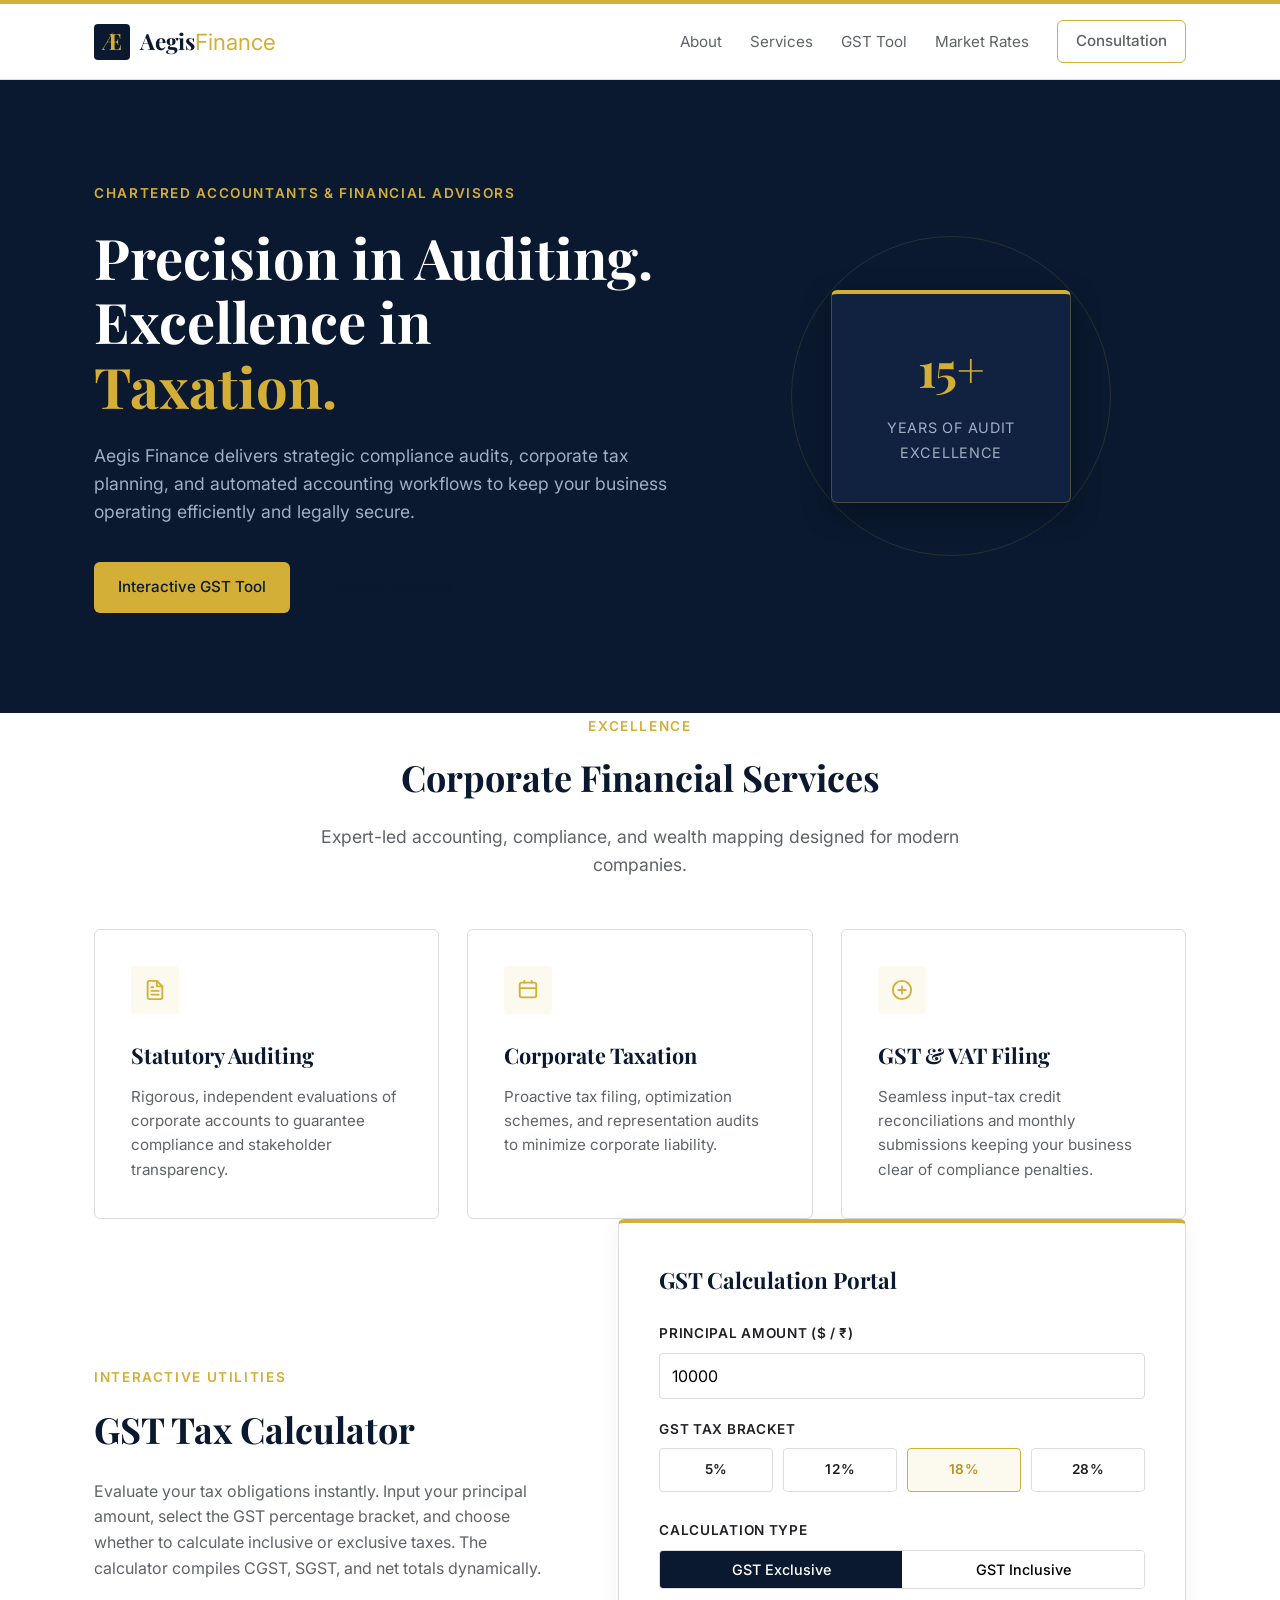
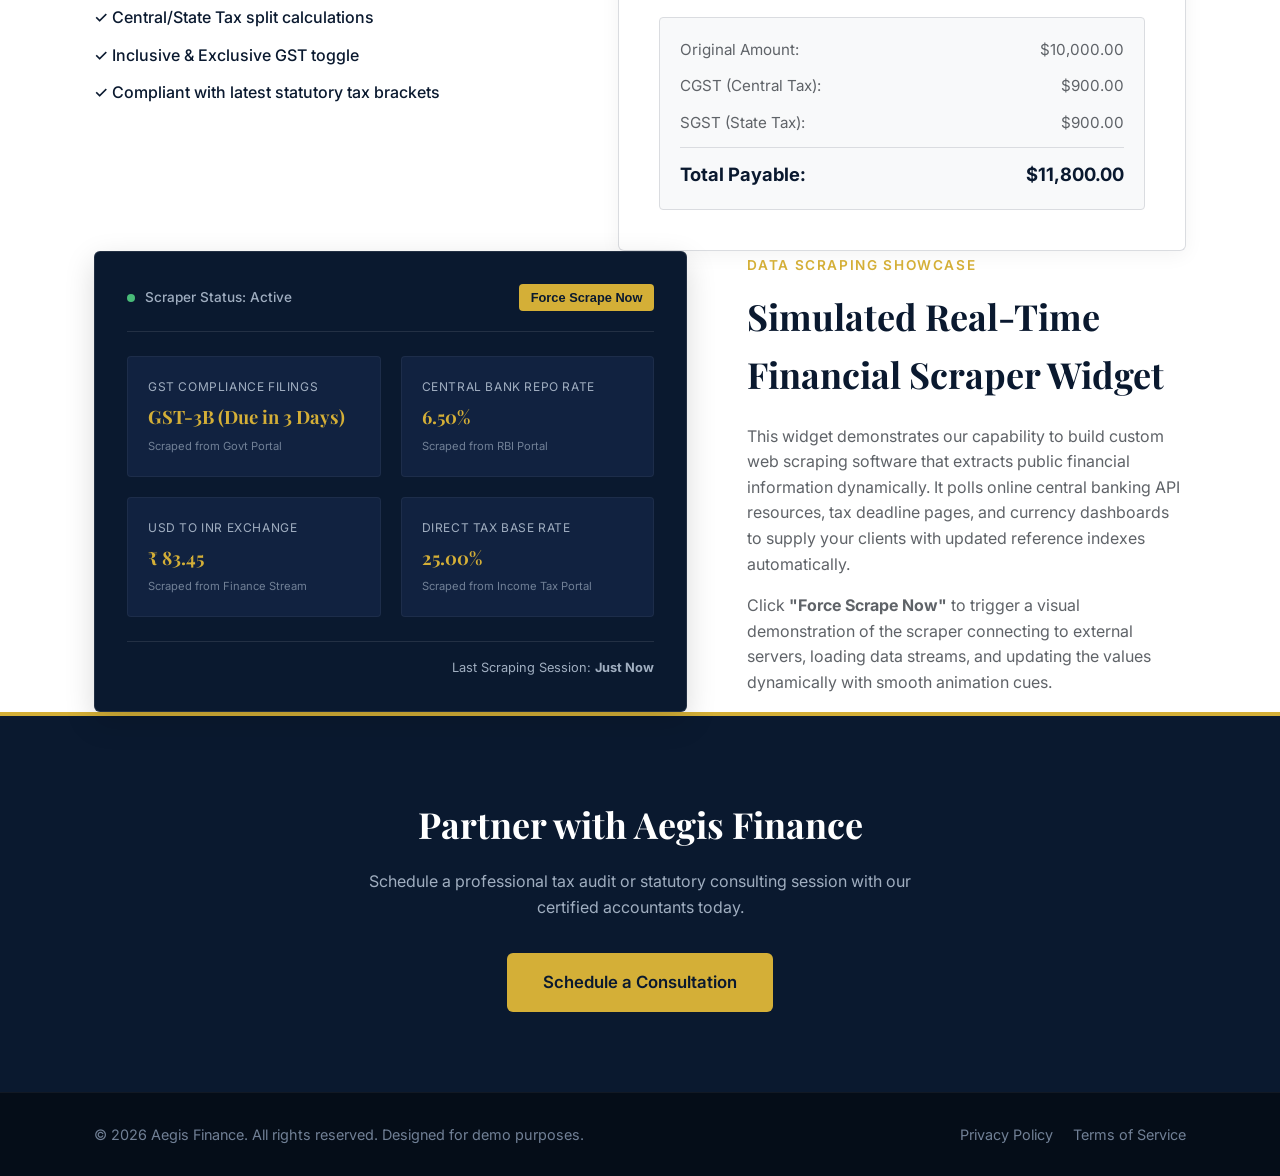
==== templates/ca-firm/index.html @ 1aa679d1 "added webdesign project template" ====
<!DOCTYPE html>
<html lang="en">
<head>
    <meta charset="UTF-8">
    <meta name="viewport" content="width=device-width, initial-scale=1.0">
    <title>Aegis Finance | Premium Auditing & Taxation Services</title>
    <!-- Fonts -->
    <link rel="stylesheet" href="https://fonts.googleapis.com/css2?family=Inter:wght@300;400;500;600;700&family=Playfair+Display:ital,wght@0,400;0,600;0,700;1,400&display=swap">
    <link rel="stylesheet" href="style.css">
</head>
<body>

    <!-- Top Accent Bar -->
    <div class="top-gold-bar"></div>

    <!-- Header / Navbar -->
    <header class="header">
        <div class="container nav-container">
            <a href="#" class="logo">
                <span class="logo-icon">Æ</span>
                <span class="logo-text">Aegis<span>Finance</span></span>
            </a>
            <nav>
                <ul class="nav-menu">
                    <li><a href="#about" class="nav-link">About</a></li>
                    <li><a href="#services" class="nav-link">Services</a></li>
                    <li><a href="#calculator" class="nav-link">GST Tool</a></li>
                    <li><a href="#scraper" class="nav-link">Market Rates</a></li>
                    <li><a href="#contact" class="nav-link btn btn-gold-outline">Consultation</a></li>
                </ul>
            </nav>
        </div>
    </header>

    <!-- Hero Section -->
    <section class="hero-section" id="about">
        <div class="container hero-container">
            <div class="hero-content">
                <span class="hero-tagline">Chartered Accountants & Financial Advisors</span>
                <h1>Precision in Auditing. <br>Excellence in <span class="text-gold">Taxation.</span></h1>
                <p>Aegis Finance delivers strategic compliance audits, corporate tax planning, and automated accounting workflows to keep your business operating efficiently and legally secure.</p>
                <div class="hero-ctas">
                    <a href="#calculator" class="btn btn-gold">Interactive GST Tool</a>
                    <a href="#services" class="btn btn-navy-outline">Explore Services</a>
                </div>
            </div>
            <div class="hero-visual">
                <div class="hero-card-pattern"></div>
                <div class="hero-stat-card">
                    <span class="stat-number">15+</span>
                    <span class="stat-label">Years of Audit Excellence</span>
                </div>
            </div>
        </div>
    </section>

    <!-- Services Section -->
    <section class="services-section" id="services">
        <div class="container">
            <div class="section-header">
                <span class="section-tagline">Excellence</span>
                <h2>Corporate Financial Services</h2>
                <p>Expert-led accounting, compliance, and wealth mapping designed for modern companies.</p>
            </div>
            
            <div class="services-grid">
                <div class="service-card">
                    <div class="service-icon">
                        <svg xmlns="http://www.w3.org/2000/svg" viewBox="0 0 24 24" fill="none" stroke="currentColor" stroke-width="2" stroke-linecap="round" stroke-linejoin="round"><path d="M14 2H6a2 2 0 0 0-2 2v16a2 2 0 0 0 2 2h12a2 2 0 0 0 2-2V8z"></path><polyline points="14 2 14 8 20 8"></polyline><line x1="16" y1="13" x2="8" y2="13"></line><line x1="16" y1="17" x2="8" y2="17"></line><polyline points="10 9 9 9 8 9"></polyline></svg>
                    </div>
                    <h3>Statutory Auditing</h3>
                    <p>Rigorous, independent evaluations of corporate accounts to guarantee compliance and stakeholder transparency.</p>
                </div>
                
                <div class="service-card">
                    <div class="service-icon">
                        <svg xmlns="http://www.w3.org/2000/svg" viewBox="0 0 24 24" fill="none" stroke="currentColor" stroke-width="2" stroke-linecap="round" stroke-linejoin="round"><rect x="3" y="4" width="18" height="16" rx="2" ry="2"></rect><line x1="16" y1="2" x2="16" y2="4"></line><line x1="8" y1="2" x2="8" y2="4"></line><line x1="3" y1="10" x2="21" y2="10"></line></svg>
                    </div>
                    <h3>Corporate Taxation</h3>
                    <p>Proactive tax filing, optimization schemes, and representation audits to minimize corporate liability.</p>
                </div>
                
                <div class="service-card">
                    <div class="service-icon">
                        <svg xmlns="http://www.w3.org/2000/svg" viewBox="0 0 24 24" fill="none" stroke="currentColor" stroke-width="2" stroke-linecap="round" stroke-linejoin="round"><circle cx="12" cy="12" r="10"></circle><line x1="12" y1="8" x2="12" y2="16"></line><line x1="8" y1="12" x2="16" y2="12"></line></svg>
                    </div>
                    <h3>GST & VAT Filing</h3>
                    <p>Seamless input-tax credit reconciliations and monthly submissions keeping your business clear of compliance penalties.</p>
                </div>
            </div>
        </div>
    </section>

    <!-- GST Tool Section (Interactive Calculator) -->
    <section class="calculator-section" id="calculator">
        <div class="container calc-layout">
            <div class="calc-text">
                <span class="section-tagline">Interactive Utilities</span>
                <h2>GST Tax Calculator</h2>
                <p>Evaluate your tax obligations instantly. Input your principal amount, select the GST percentage bracket, and choose whether to calculate inclusive or exclusive taxes. The calculator compiles CGST, SGST, and net totals dynamically.</p>
                <div class="calc-benefits">
                    <div class="benefit-item">✓ Central/State Tax split calculations</div>
                    <div class="benefit-item">✓ Inclusive & Exclusive GST toggle</div>
                    <div class="benefit-item">✓ Compliant with latest statutory tax brackets</div>
                </div>
            </div>
            
            <div class="calc-card">
                <h3>GST Calculation Portal</h3>
                <div class="form-group">
                    <label for="amount">Principal Amount ($ / ₹)</label>
                    <input type="number" id="amount" placeholder="Enter amount" value="10000" min="0">
                </div>
                
                <div class="form-group">
                    <label>GST Tax Bracket</label>
                    <div class="radio-grid">
                        <label class="radio-label">
                            <input type="radio" name="gst-rate" value="5"> 5%
                        </label>
                        <label class="radio-label">
                            <input type="radio" name="gst-rate" value="12"> 12%
                        </label>
                        <label class="radio-label">
                            <input type="radio" name="gst-rate" value="18" checked> 18%
                        </label>
                        <label class="radio-label">
                            <input type="radio" name="gst-rate" value="28"> 28%
                        </label>
                    </div>
                </div>

                <div class="form-group">
                    <label>Calculation Type</label>
                    <div class="toggle-container">
                        <button id="calc-exclusive" class="toggle-btn active">GST Exclusive</button>
                        <button id="calc-inclusive" class="toggle-btn">GST Inclusive</button>
                    </div>
                </div>

                <div class="results-container">
                    <div class="result-row">
                        <span>Original Amount:</span>
                        <span id="res-original">$ 10,000.00</span>
                    </div>
                    <div class="result-row">
                        <span>CGST (Central Tax):</span>
                        <span id="res-cgst">$ 900.00</span>
                    </div>
                    <div class="result-row">
                        <span>SGST (State Tax):</span>
                        <span id="res-sgst">$ 900.00</span>
                    </div>
                    <div class="result-row total-row">
                        <span>Total Payable:</span>
                        <span id="res-total">$ 11,800.00</span>
                    </div>
                </div>
            </div>
        </div>
    </section>

    <!-- Scraper Widget Section -->
    <section class="scraper-section" id="scraper">
        <div class="container scraper-layout">
            <div class="scraper-card">
                <div class="scraper-card-header">
                    <div class="scraper-pulse-indicator">
                        <span class="pulse-dot"></span>
                        <span id="scraper-status-text">Scraper Status: Active</span>
                    </div>
                    <button id="trigger-scrape-btn" class="btn btn-small-gold">Force Scrape Now</button>
                </div>
                
                <div class="scraper-rates-grid">
                    <div class="rate-card">
                        <span class="rate-label">GST Compliance Filings</span>
                        <span class="rate-value" id="val-gst-filing">GST-3B (Due in 3 Days)</span>
                        <span class="rate-meta">Scraped from Govt Portal</span>
                    </div>
                    <div class="rate-card">
                        <span class="rate-label">Central Bank Repo Rate</span>
                        <span class="rate-value" id="val-repo-rate">6.50%</span>
                        <span class="rate-meta">Scraped from RBI Portal</span>
                    </div>
                    <div class="rate-card">
                        <span class="rate-label">USD to INR Exchange</span>
                        <span class="rate-value" id="val-usd-inr">₹ 83.45</span>
                        <span class="rate-meta">Scraped from Finance Stream</span>
                    </div>
                    <div class="rate-card">
                        <span class="rate-label">Direct Tax Base Rate</span>
                        <span class="rate-value" id="val-tax-rate">25.00%</span>
                        <span class="rate-meta">Scraped from Income Tax Portal</span>
                    </div>
                </div>
                
                <div class="scraper-timestamp">
                    <span>Last Scraping Session: <strong id="scraper-time">Just Now</strong></span>
                </div>
            </div>
            
            <div class="scraper-text">
                <span class="section-tagline">Data Scraping Showcase</span>
                <h2>Simulated Real-Time Financial Scraper Widget</h2>
                <p>This widget demonstrates our capability to build custom web scraping software that extracts public financial information dynamically. It polls online central banking API resources, tax deadline pages, and currency dashboards to supply your clients with updated reference indexes automatically.</p>
                <p>Click <strong>"Force Scrape Now"</strong> to trigger a visual demonstration of the scraper connecting to external servers, loading data streams, and updating the values dynamically with smooth animation cues.</p>
            </div>
        </div>
    </section>

    <!-- Call to Action Section -->
    <section class="cta-section" id="contact">
        <div class="container">
            <h2>Partner with Aegis Finance</h2>
            <p>Schedule a professional tax audit or statutory consulting session with our certified accountants today.</p>
            <a href="#" class="btn btn-gold btn-large">Schedule a Consultation</a>
        </div>
    </section>

    <!-- Footer -->
    <footer class="footer">
        <div class="container footer-container">
            <p>&copy; 2026 Aegis Finance. All rights reserved. Designed for demo purposes.</p>
            <div class="footer-links">
                <a href="#">Privacy Policy</a>
                <a href="#">Terms of Service</a>
            </div>
        </div>
    </footer>

    <script src="script.js"></script>
</body>
</html>
---- templates/ca-firm/style.css ----
/* ==========================================================================
   Design Variables (Aegis Finance - Corporate Navy & Gold Theme)
   ========================================================================== */
:root {
    --color-navy-dark: #0a192f;
    --color-navy-medium: #112240;
    --color-navy-light: #233554;
    --color-gold: #d4af37;
    --color-gold-hover: #b89327;
    --color-gold-bg: rgba(212, 175, 55, 0.08);
    
    --color-text-light: #f8f9fa;
    --color-text-dark: #202124;
    --color-text-secondary: #5f6368;
    --color-border: #dadce0;
    
    --font-heading: 'Playfair Display', Georgia, serif;
    --font-body: 'Inter', sans-serif;
    
    --transition-smooth: all 0.3s cubic-bezier(0.4, 0, 0.2, 1);
    --border-radius: 6px;
}

/* Reset & Base Styles */
* {
    margin: 0;
    padding: 0;
    box-sizing: border-box;
}

html {
    scroll-behavior: smooth;
    scroll-padding-top: 80px;
}

body {
    font-family: var(--font-body);
    color: var(--color-text-dark);
    background-color: #ffffff;
    line-height: 1.6;
}

h1, h2, h3, h4 {
    font-family: var(--font-heading);
    color: var(--color-navy-dark);
    font-weight: 700;
}

a {
    text-decoration: none;
    color: inherit;
    transition: var(--transition-smooth);
}

.container {
    max-width: 1140px;
    margin: 0 auto;
    padding: 0 24px;
    width: 100%;
}

.section-padding {
    padding: 80px 0;
}

.section-bg-alt {
    background-color: #f8f9fa;
}

.top-gold-bar {
    height: 4px;
    background-color: var(--color-gold);
    width: 100%;
}

/* Section Header */
.section-header {
    text-align: center;
    max-width: 700px;
    margin: 0 auto 50px auto;
}

.section-tagline {
    font-size: 0.85rem;
    font-weight: 600;
    text-transform: uppercase;
    letter-spacing: 0.12em;
    color: var(--color-gold);
    display: inline-block;
    margin-bottom: 12px;
}

.section-header h2 {
    font-size: 2.25rem;
    margin-bottom: 16px;
}

.section-header p {
    color: var(--color-text-secondary);
    font-size: 1.1rem;
}

/* Buttons */
.btn {
    display: inline-flex;
    align-items: center;
    justify-content: center;
    padding: 12px 24px;
    font-size: 0.95rem;
    font-weight: 500;
    border-radius: var(--border-radius);
    cursor: pointer;
    transition: var(--transition-smooth);
    border: none;
}

.btn-gold {
    background-color: var(--color-gold);
    color: var(--color-navy-dark);
}

.btn-gold:hover {
    background-color: var(--color-gold-hover);
    transform: translateY(-2px);
    box-shadow: 0 4px 10px rgba(0,0,0,0.15);
}

.btn-navy-outline {
    border: 1px solid var(--color-navy-dark);
    color: var(--color-navy-dark);
    background: transparent;
}

.btn-navy-outline:hover {
    background-color: var(--color-navy-dark);
    color: #ffffff;
}

.btn-gold-outline {
    border: 1px solid var(--color-gold);
    color: var(--color-gold);
    background: transparent;
    padding: 8px 18px;
}

.btn-gold-outline:hover {
    background-color: var(--color-gold);
    color: var(--color-navy-dark);
}

/* Header & Navbar */
.header {
    background-color: #ffffff;
    border-bottom: 1px solid var(--color-border);
    position: sticky;
    top: 0;
    z-index: 100;
    height: 76px;
    display: flex;
    align-items: center;
}

.nav-container {
    display: flex;
    justify-content: space-between;
    align-items: center;
}

.logo {
    display: flex;
    align-items: center;
    gap: 10px;
}

.logo-icon {
    width: 36px;
    height: 36px;
    background-color: var(--color-navy-dark);
    color: var(--color-gold);
    display: flex;
    align-items: center;
    justify-content: center;
    border-radius: 4px;
    font-family: var(--font-heading);
    font-size: 1.4rem;
    font-weight: 700;
}

.logo-text {
    font-family: var(--font-heading);
    font-size: 1.4rem;
    font-weight: 700;
    color: var(--color-navy-dark);
}

.logo-text span {
    color: var(--color-gold);
    font-weight: 400;
    font-family: var(--font-body);
}

.nav-menu {
    list-style: none;
    display: flex;
    align-items: center;
    gap: 28px;
}

.nav-link {
    font-size: 0.95rem;
    color: var(--color-text-secondary);
}

.nav-link:hover {
    color: var(--color-gold);
}

/* Hero Section */
.hero-section {
    padding: 100px 0;
    background-color: var(--color-navy-dark);
    color: #ffffff;
    position: relative;
    overflow: hidden;
}

.hero-container {
    display: grid;
    grid-template-columns: 1.1fr 0.9fr;
    gap: 48px;
    align-items: center;
}

.hero-tagline {
    font-size: 0.85rem;
    font-weight: 600;
    text-transform: uppercase;
    letter-spacing: 0.12em;
    color: var(--color-gold);
    margin-bottom: 20px;
    display: inline-block;
}

.hero-content h1 {
    font-size: 3.5rem;
    color: #ffffff;
    line-height: 1.15;
    margin-bottom: 24px;
}

.text-gold {
    color: var(--color-gold);
}

.hero-content p {
    color: #a0aec0;
    font-size: 1.1rem;
    margin-bottom: 36px;
    max-width: 600px;
}

.hero-ctas {
    display: flex;
    gap: 16px;
}

.hero-visual {
    position: relative;
    height: 380px;
    display: flex;
    align-items: center;
    justify-content: center;
}

.hero-card-pattern {
    position: absolute;
    width: 320px;
    height: 320px;
    border: 1px solid rgba(212, 175, 55, 0.15);
    border-radius: 50%;
    animation: rotate 20s linear infinite;
}

@keyframes rotate {
    to { transform: rotate(360deg); }
}

.hero-stat-card {
    background-color: var(--color-navy-medium);
    border: 1px solid rgba(212, 175, 55, 0.3);
    border-top: 4px solid var(--color-gold);
    padding: 36px;
    border-radius: var(--border-radius);
    text-align: center;
    width: 240px;
    position: relative;
    z-index: 2;
    box-shadow: 0 10px 30px rgba(0,0,0,0.3);
}

.stat-number {
    display: block;
    font-size: 3rem;
    font-weight: 700;
    color: var(--color-gold);
    font-family: var(--font-heading);
    margin-bottom: 8px;
}

.stat-label {
    font-size: 0.9rem;
    color: #a0aec0;
    text-transform: uppercase;
    letter-spacing: 0.05em;
}

/* Services Section */
.services-grid {
    display: grid;
    grid-template-columns: repeat(3, 1fr);
    gap: 28px;
}

.service-card {
    background-color: #ffffff;
    border: 1px solid var(--color-border);
    border-radius: var(--border-radius);
    padding: 36px;
    transition: var(--transition-smooth);
}

.service-card:hover {
    transform: translateY(-5px);
    box-shadow: 0 8px 24px rgba(0,0,0,0.06);
    border-color: var(--color-gold);
}

.service-icon {
    width: 48px;
    height: 48px;
    background-color: var(--color-gold-bg);
    color: var(--color-gold);
    border-radius: 4px;
    display: flex;
    align-items: center;
    justify-content: center;
    margin-bottom: 24px;
}

.service-icon svg {
    width: 22px;
    height: 22px;
}

.service-card h3 {
    font-size: 1.35rem;
    margin-bottom: 12px;
}

.service-card p {
    color: var(--color-text-secondary);
    font-size: 0.95rem;
}

/* GST Calculator Section */
.calc-layout {
    display: grid;
    grid-template-columns: 0.9fr 1.1fr;
    gap: 60px;
    align-items: center;
}

.calc-text h2 {
    font-size: 2.25rem;
    margin-bottom: 20px;
}

.calc-text p {
    color: var(--color-text-secondary);
    margin-bottom: 24px;
}

.calc-benefits {
    display: flex;
    flex-direction: column;
    gap: 12px;
}

.benefit-item {
    font-weight: 500;
    color: var(--color-navy-dark);
}

.calc-card {
    background-color: #ffffff;
    border: 1px solid var(--color-border);
    border-top: 4px solid var(--color-gold);
    border-radius: var(--border-radius);
    padding: 40px;
    box-shadow: 0 4px 20px rgba(0,0,0,0.05);
}

.calc-card h3 {
    font-size: 1.4rem;
    margin-bottom: 24px;
}

.form-group {
    margin-bottom: 20px;
}

.form-group label {
    display: block;
    font-size: 0.85rem;
    font-weight: 600;
    color: var(--color-text-dark);
    margin-bottom: 8px;
    text-transform: uppercase;
    letter-spacing: 0.05em;
}

.form-group input[type="number"] {
    width: 100%;
    padding: 12px;
    border: 1px solid var(--color-border);
    border-radius: 4px;
    font-family: inherit;
    font-size: 1rem;
    outline: none;
    transition: var(--transition-smooth);
}

.form-group input[type="number"]:focus {
    border-color: var(--color-gold);
    box-shadow: 0 0 0 2px rgba(212, 175, 55, 0.2);
}

.radio-grid {
    display: grid;
    grid-template-columns: repeat(4, 1fr);
    gap: 10px;
}

.radio-label {
    border: 1px solid var(--color-border);
    padding: 10px;
    text-align: center;
    border-radius: 4px;
    cursor: pointer;
    font-size: 0.9rem;
    font-weight: 500;
    transition: var(--transition-smooth);
    display: flex;
    align-items: center;
    justify-content: center;
    gap: 6px;
}

.radio-label:has(input:checked) {
    border-color: var(--color-gold);
    background-color: var(--color-gold-bg);
    color: var(--color-gold-hover);
}

.radio-label input {
    display: none;
}

.toggle-container {
    display: flex;
    border: 1px solid var(--color-border);
    border-radius: 4px;
    overflow: hidden;
}

.toggle-container button {
    flex: 1;
    border: none;
    padding: 10px;
    background: #ffffff;
    font-family: inherit;
    font-size: 0.9rem;
    font-weight: 500;
    cursor: pointer;
    transition: var(--transition-smooth);
}

.toggle-container button.active {
    background-color: var(--color-navy-dark);
    color: #ffffff;
}

.results-container {
    background-color: #f8f9fa;
    border-radius: 4px;
    padding: 20px;
    margin-top: 28px;
    border: 1px solid var(--color-border);
}

.result-row {
    display: flex;
    justify-content: space-between;
    margin-bottom: 12px;
    font-size: 0.95rem;
    color: var(--color-text-secondary);
}

.result-row.total-row {
    margin-bottom: 0;
    padding-top: 12px;
    border-top: 1px solid var(--color-border);
    font-size: 1.15rem;
    font-weight: 700;
    color: var(--color-navy-dark);
}

/* Scraper Widget Section */
.scraper-layout {
    display: grid;
    grid-template-columns: 1.15fr 0.85fr;
    gap: 60px;
    align-items: center;
}

.scraper-text h2 {
    font-size: 2.25rem;
    margin-bottom: 20px;
}

.scraper-text p {
    color: var(--color-text-secondary);
    margin-bottom: 16px;
}

.scraper-card {
    background-color: var(--color-navy-dark);
    border: 1px solid rgba(255, 255, 255, 0.1);
    border-radius: var(--border-radius);
    padding: 32px;
    color: #ffffff;
    box-shadow: 0 10px 30px rgba(0,0,0,0.15);
}

.scraper-card-header {
    display: flex;
    justify-content: space-between;
    align-items: center;
    border-bottom: 1px solid rgba(255, 255, 255, 0.1);
    padding-bottom: 20px;
    margin-bottom: 24px;
}

.scraper-pulse-indicator {
    display: flex;
    align-items: center;
    gap: 10px;
    font-size: 0.85rem;
    font-weight: 500;
    color: #a0aec0;
}

.pulse-dot {
    width: 8px;
    height: 8px;
    background-color: #48bb78;
    border-radius: 50%;
    display: inline-block;
    box-shadow: 0 0 0 0 rgba(72, 187, 120, 0.7);
    animation: pulse 1.5s infinite;
}

.pulse-dot.scraping {
    background-color: var(--color-gold);
    box-shadow: 0 0 0 0 rgba(212, 175, 55, 0.7);
}

@keyframes pulse {
    0% {
        transform: scale(0.95);
        box-shadow: 0 0 0 0 rgba(72, 187, 120, 0.7);
    }
    70% {
        transform: scale(1);
        box-shadow: 0 0 0 6px rgba(72, 187, 120, 0);
    }
    100% {
        transform: scale(0.95);
        box-shadow: 0 0 0 0 rgba(72, 187, 120, 0);
    }
}

.btn-small-gold {
    background-color: var(--color-gold);
    color: var(--color-navy-dark);
    font-size: 0.8rem;
    padding: 6px 12px;
    border-radius: 4px;
    font-weight: 600;
    border: none;
    cursor: pointer;
    transition: var(--transition-smooth);
}

.btn-small-gold:hover {
    background-color: var(--color-gold-hover);
}

.scraper-rates-grid {
    display: grid;
    grid-template-columns: repeat(2, 1fr);
    gap: 20px;
    margin-bottom: 24px;
}

.rate-card {
    background-color: var(--color-navy-medium);
    border: 1px solid rgba(255, 255, 255, 0.05);
    border-radius: 4px;
    padding: 20px;
    display: flex;
    flex-direction: column;
    gap: 6px;
    transition: var(--transition-smooth);
}

.rate-card.highlight {
    border-color: var(--color-gold);
    transform: scale(1.02);
}

.rate-label {
    font-size: 0.75rem;
    color: #a0aec0;
    text-transform: uppercase;
    letter-spacing: 0.05em;
}

.rate-value {
    font-family: var(--font-heading);
    font-size: 1.15rem;
    font-weight: 700;
    color: var(--color-gold);
    transition: var(--transition-smooth);
}

.rate-meta {
    font-size: 0.7rem;
    color: #718096;
}

.scraper-timestamp {
    border-top: 1px solid rgba(255, 255, 255, 0.1);
    padding-top: 16px;
    font-size: 0.8rem;
    color: #a0aec0;
    text-align: right;
}

/* Call to Action Section */
.cta-section {
    background-color: var(--color-navy-dark);
    color: #ffffff;
    text-align: center;
    padding: 80px 0;
    border-top: 4px solid var(--color-gold);
}

.cta-section h2 {
    font-size: 2.25rem;
    color: #ffffff;
    margin-bottom: 16px;
}

.cta-section p {
    color: #a0aec0;
    max-width: 600px;
    margin: 0 auto 32px auto;
}

.btn-large {
    padding: 16px 36px;
    font-size: 1.05rem;
    font-weight: 600;
}

/* Footer */
.footer {
    background-color: #050d18;
    color: #718096;
    padding: 30px 0;
    font-size: 0.9rem;
    border-top: 1px solid rgba(255, 255, 255, 0.05);
}

.footer-container {
    display: flex;
    justify-content: space-between;
    align-items: center;
}

.footer-links {
    display: flex;
    gap: 20px;
}

.footer-links a:hover {
    color: #ffffff;
}

/* Responsive Media Queries */
@media (max-width: 1024px) {
    .hero-container, .calc-layout, .scraper-layout {
        grid-template-columns: 1fr;
        gap: 40px;
    }
    
    .hero-visual {
        order: -1;
        height: 200px;
    }
    
    .hero-content {
        text-align: center;
    }
    
    .hero-ctas {
        justify-content: center;
    }
    
    .scraper-layout .scraper-card {
        order: 2;
    }
}

@media (max-width: 768px) {
    .hero-content h1 {
        font-size: 2.5rem;
    }
    
    .nav-menu {
        display: none;
    }
    
    .services-grid, .scraper-rates-grid {
        grid-template-columns: 1fr;
        gap: 20px;
    }
    
    .section-header h2 {
        font-size: 1.85rem;
    }
}
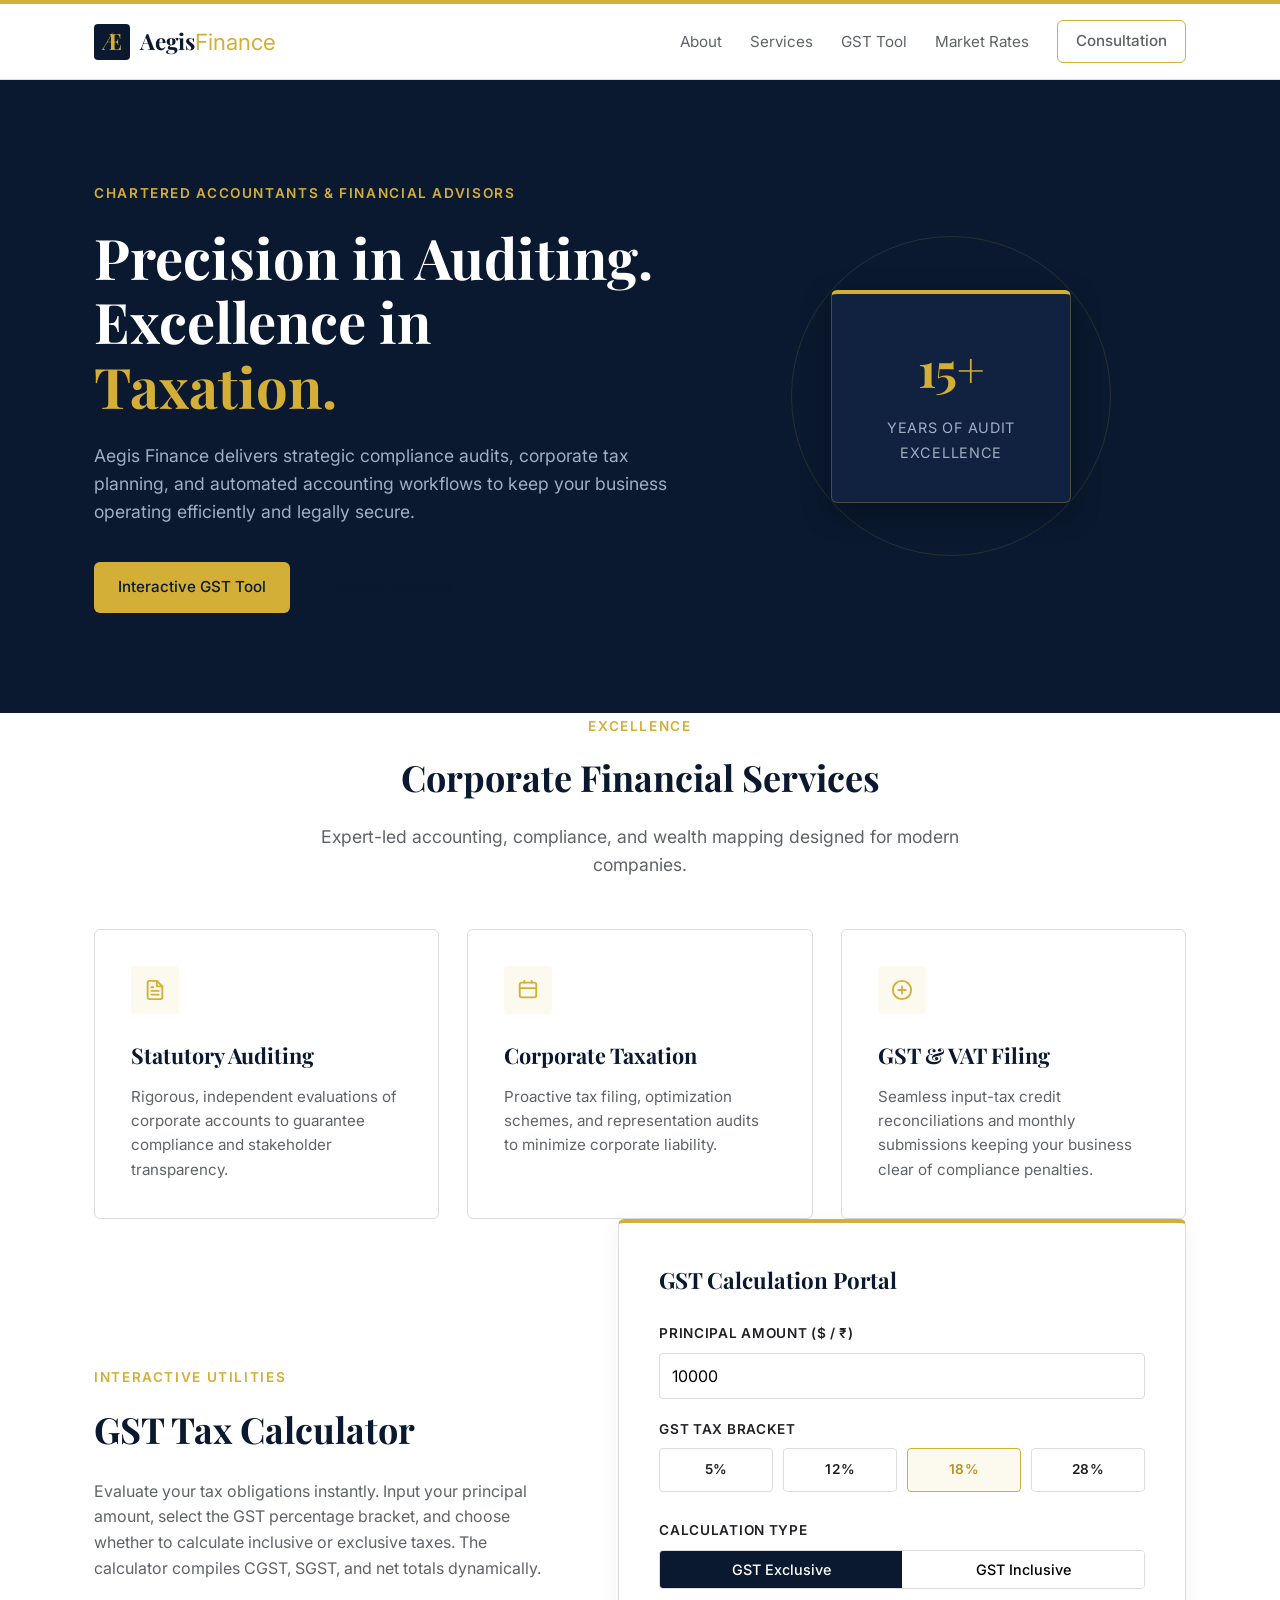
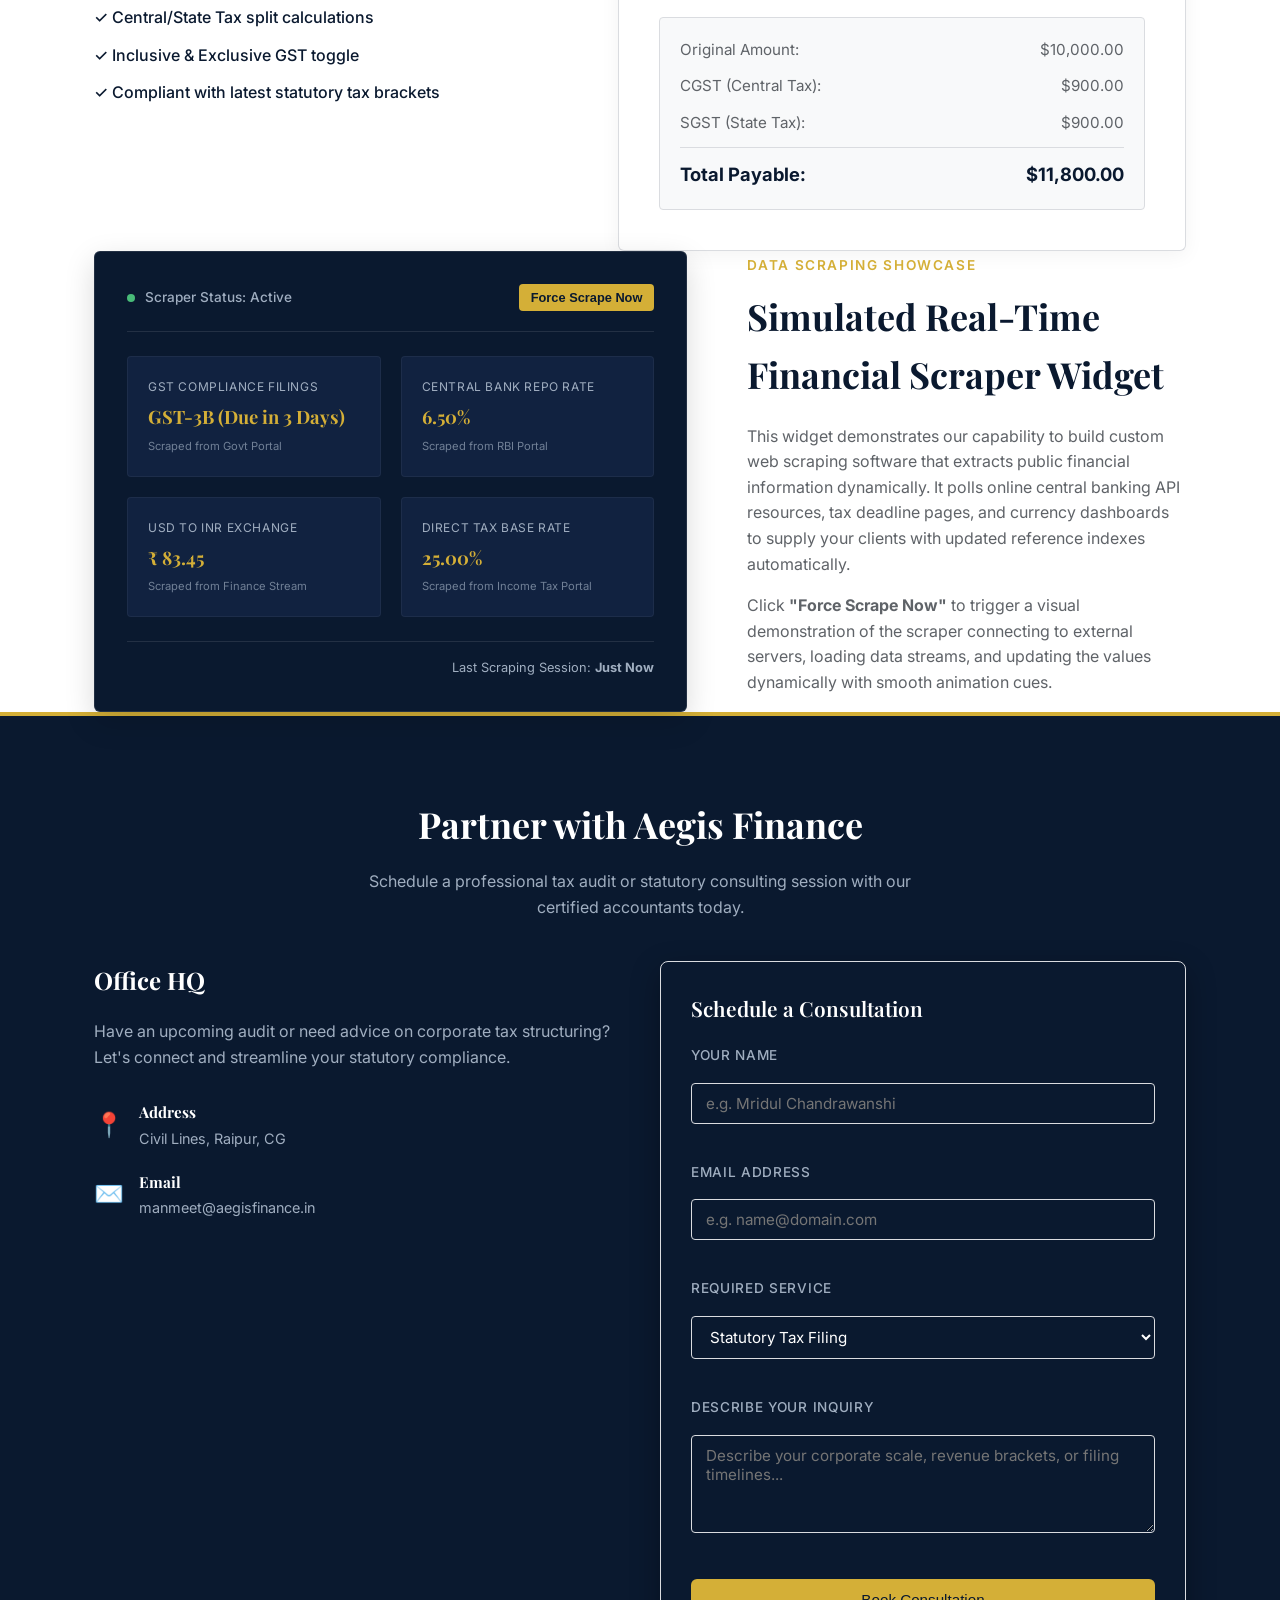
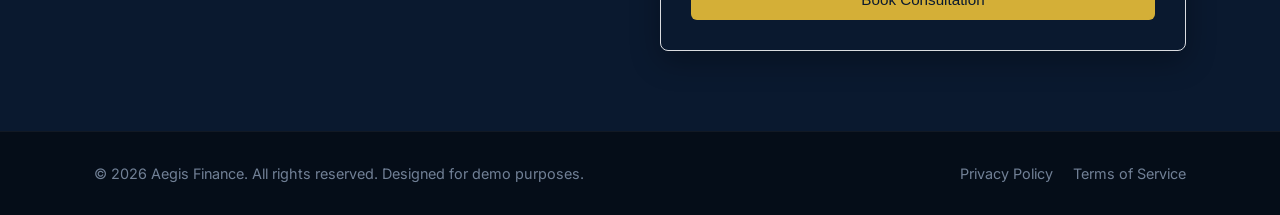
==== commit cd207d20: "updated the contact form workflow to connect it to google form" ====
--- a/templates/ca-firm/index.html
+++ b/templates/ca-firm/index.html
@@ -4,6 +4,8 @@
     <meta charset="UTF-8">
     <meta name="viewport" content="width=device-width, initial-scale=1.0">
     <title>Aegis Finance | Premium Auditing & Taxation Services</title>
+    <meta name="description" content="Aegis Finance provides expert auditing, taxation, compliance advisory, and wealth management services for individuals and corporations.">
+    <link rel="icon" type="image/png" href="../../images/logo.png">
     <!-- Fonts -->
     <link rel="stylesheet" href="https://fonts.googleapis.com/css2?family=Inter:wght@300;400;500;600;700&family=Playfair+Display:ital,wght@0,400;0,600;0,700;1,400&display=swap">
     <link rel="stylesheet" href="style.css">
@@ -214,7 +216,60 @@
         <div class="container">
             <h2>Partner with Aegis Finance</h2>
             <p>Schedule a professional tax audit or statutory consulting session with our certified accountants today.</p>
-            <a href="#" class="btn btn-gold btn-large">Schedule a Consultation</a>
+            
+            <div class="contact-layout">
+                <div class="contact-info">
+                    <h3>Office HQ</h3>
+                    <p>Have an upcoming audit or need advice on corporate tax structuring? Let's connect and streamline your statutory compliance.</p>
+                    <div class="contact-details">
+                        <div class="contact-detail-item">
+                            <span class="contact-detail-icon">📍</span>
+                            <div class="contact-detail-text">
+                                <h4>Address</h4>
+                                <p>Civil Lines, Raipur, CG</p>
+                            </div>
+                        </div>
+                        <div class="contact-detail-item">
+                            <span class="contact-detail-icon">✉️</span>
+                            <div class="contact-detail-text">
+                                <h4>Email</h4>
+                                <p>manmeet@aegisfinance.in</p>
+                            </div>
+                        </div>
+                    </div>
+                </div>
+
+                <div class="contact-form-card">
+                    <h3>Schedule a Consultation</h3>
+                    <form id="inquiry-form">
+                        <div class="form-group">
+                            <label for="name">Your Name</label>
+                            <input type="text" id="name" required placeholder="e.g. Mridul Chandrawanshi">
+                        </div>
+                        <div class="form-group">
+                            <label for="email">Email Address</label>
+                            <input type="email" id="email" required placeholder="e.g. name@domain.com">
+                        </div>
+                        <div class="form-group">
+                            <label for="service-type">Required Service</label>
+                            <select id="service-type" required>
+                                <option value="tax-filing" selected>Statutory Tax Filing</option>
+                                <option value="corporate-audit">Corporate Auditing</option>
+                                <option value="gst-reconciliation">GST Reconciliation</option>
+                                <option value="general-consulting">Financial Consulting</option>
+                            </select>
+                        </div>
+                        <div class="form-group">
+                            <label for="message">Describe Your Inquiry</label>
+                            <textarea id="message" rows="4" required placeholder="Describe your corporate scale, revenue brackets, or filing timelines..."></textarea>
+                        </div>
+                        <button type="submit" class="btn btn-gold btn-block" id="submit-btn">Book Consultation</button>
+                        <div id="form-success-msg" class="success-message" style="display: none;">
+                            ✓ Consultation requested! Our tax partners will contact you shortly.
+                        </div>
+                    </form>
+                </div>
+            </div>
         </div>
     </section>
 
--- a/templates/ca-firm/style.css
+++ b/templates/ca-firm/style.css
@@ -751,3 +751,131 @@
         font-size: 1.85rem;
     }
 }
+
+/* Aegis Finance Custom Contact Form */
+.contact-layout {
+    display: grid;
+    grid-template-columns: 1fr 1fr;
+    gap: 40px;
+    align-items: start;
+    text-align: left;
+    margin-top: 40px;
+}
+
+.contact-info h3 {
+    font-size: 1.5rem;
+    color: #ffffff;
+    margin-bottom: 20px;
+}
+
+.contact-info p {
+    color: #a0aec0;
+    margin-bottom: 30px;
+    line-height: 1.6;
+}
+
+.contact-details {
+    display: flex;
+    flex-direction: column;
+    gap: 20px;
+}
+
+.contact-detail-item {
+    display: flex;
+    align-items: center;
+    gap: 15px;
+}
+
+.contact-detail-icon {
+    font-size: 1.5rem;
+    color: var(--color-gold);
+}
+
+.contact-detail-text h4 {
+    font-size: 0.95rem;
+    color: #ffffff;
+    margin-bottom: 2px;
+}
+
+.contact-detail-text p {
+    font-size: 0.9rem;
+    color: #a0aec0;
+    margin: 0;
+}
+
+.contact-form-card {
+    background-color: var(--color-navy);
+    border: 1px solid var(--color-border);
+    border-radius: 8px;
+    padding: 30px;
+    box-shadow: 0 10px 30px rgba(0, 0, 0, 0.3);
+}
+
+.contact-form-card h3 {
+    font-size: 1.3rem;
+    color: #ffffff;
+    margin-bottom: 20px;
+    font-weight: 600;
+}
+
+.contact-form-card form {
+    display: flex;
+    flex-direction: column;
+    gap: 18px;
+}
+
+.contact-form-card .form-group {
+    display: flex;
+    flex-direction: column;
+    gap: 8px;
+    text-align: left;
+}
+
+.contact-form-card label {
+    font-size: 0.85rem;
+    color: #a0aec0;
+    font-weight: 500;
+}
+
+.contact-form-card input,
+.contact-form-card select,
+.contact-form-card textarea {
+    width: 100%;
+    padding: 10px 14px;
+    border: 1px solid var(--color-border);
+    background-color: var(--color-navy-dark);
+    color: #ffffff;
+    border-radius: 4px;
+    font-family: inherit;
+    font-size: 0.95rem;
+    outline: none;
+    transition: var(--transition-smooth);
+}
+
+.contact-form-card input:focus,
+.contact-form-card select:focus,
+.contact-form-card textarea:focus {
+    border-color: var(--color-gold);
+    box-shadow: 0 0 0 2px rgba(212, 175, 55, 0.2);
+}
+
+.contact-form-card .btn-gold {
+    margin-top: 8px;
+}
+
+.success-message {
+    padding: 12px;
+    background-color: rgba(72, 187, 120, 0.15);
+    border: 1px solid #48bb78;
+    color: #48bb78;
+    border-radius: 4px;
+    font-size: 0.9rem;
+    margin-top: 15px;
+    text-align: center;
+}
+
+@media (max-width: 768px) {
+    .contact-layout {
+        grid-template-columns: 1fr;
+    }
+}
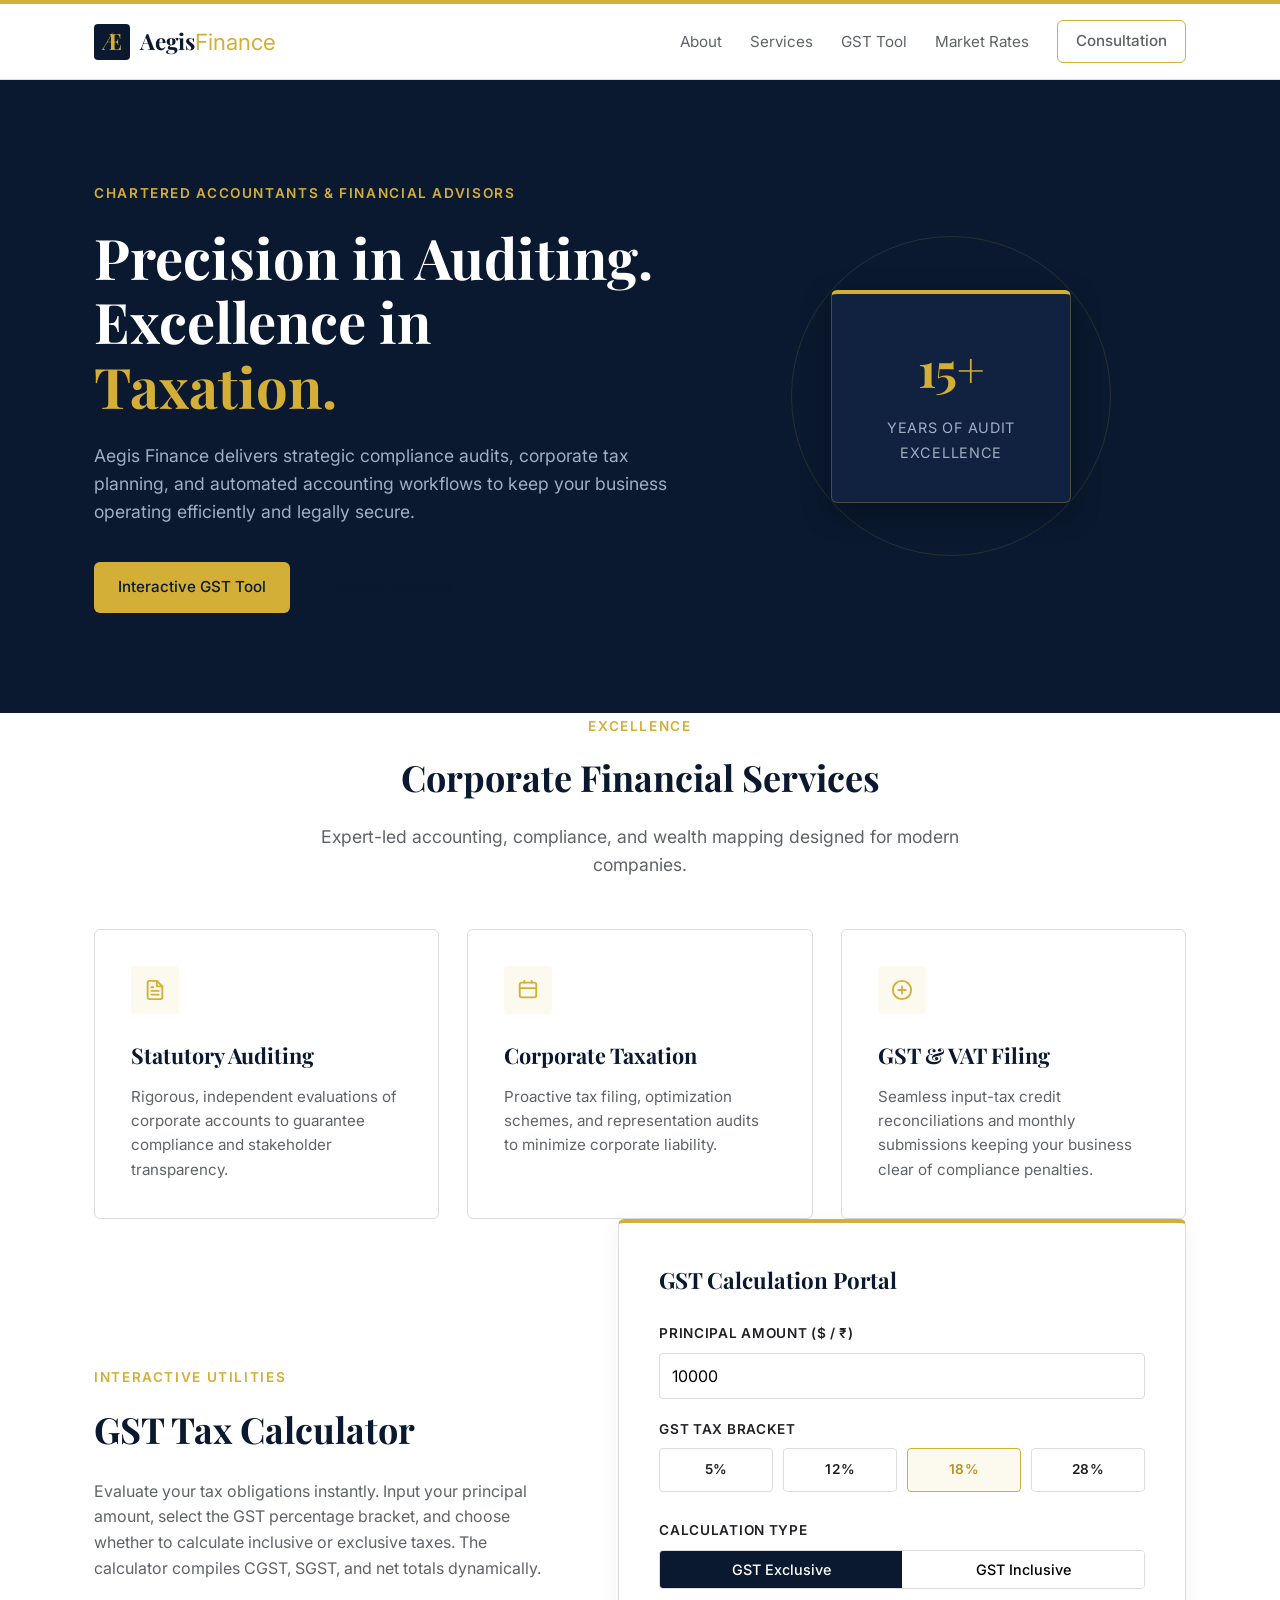
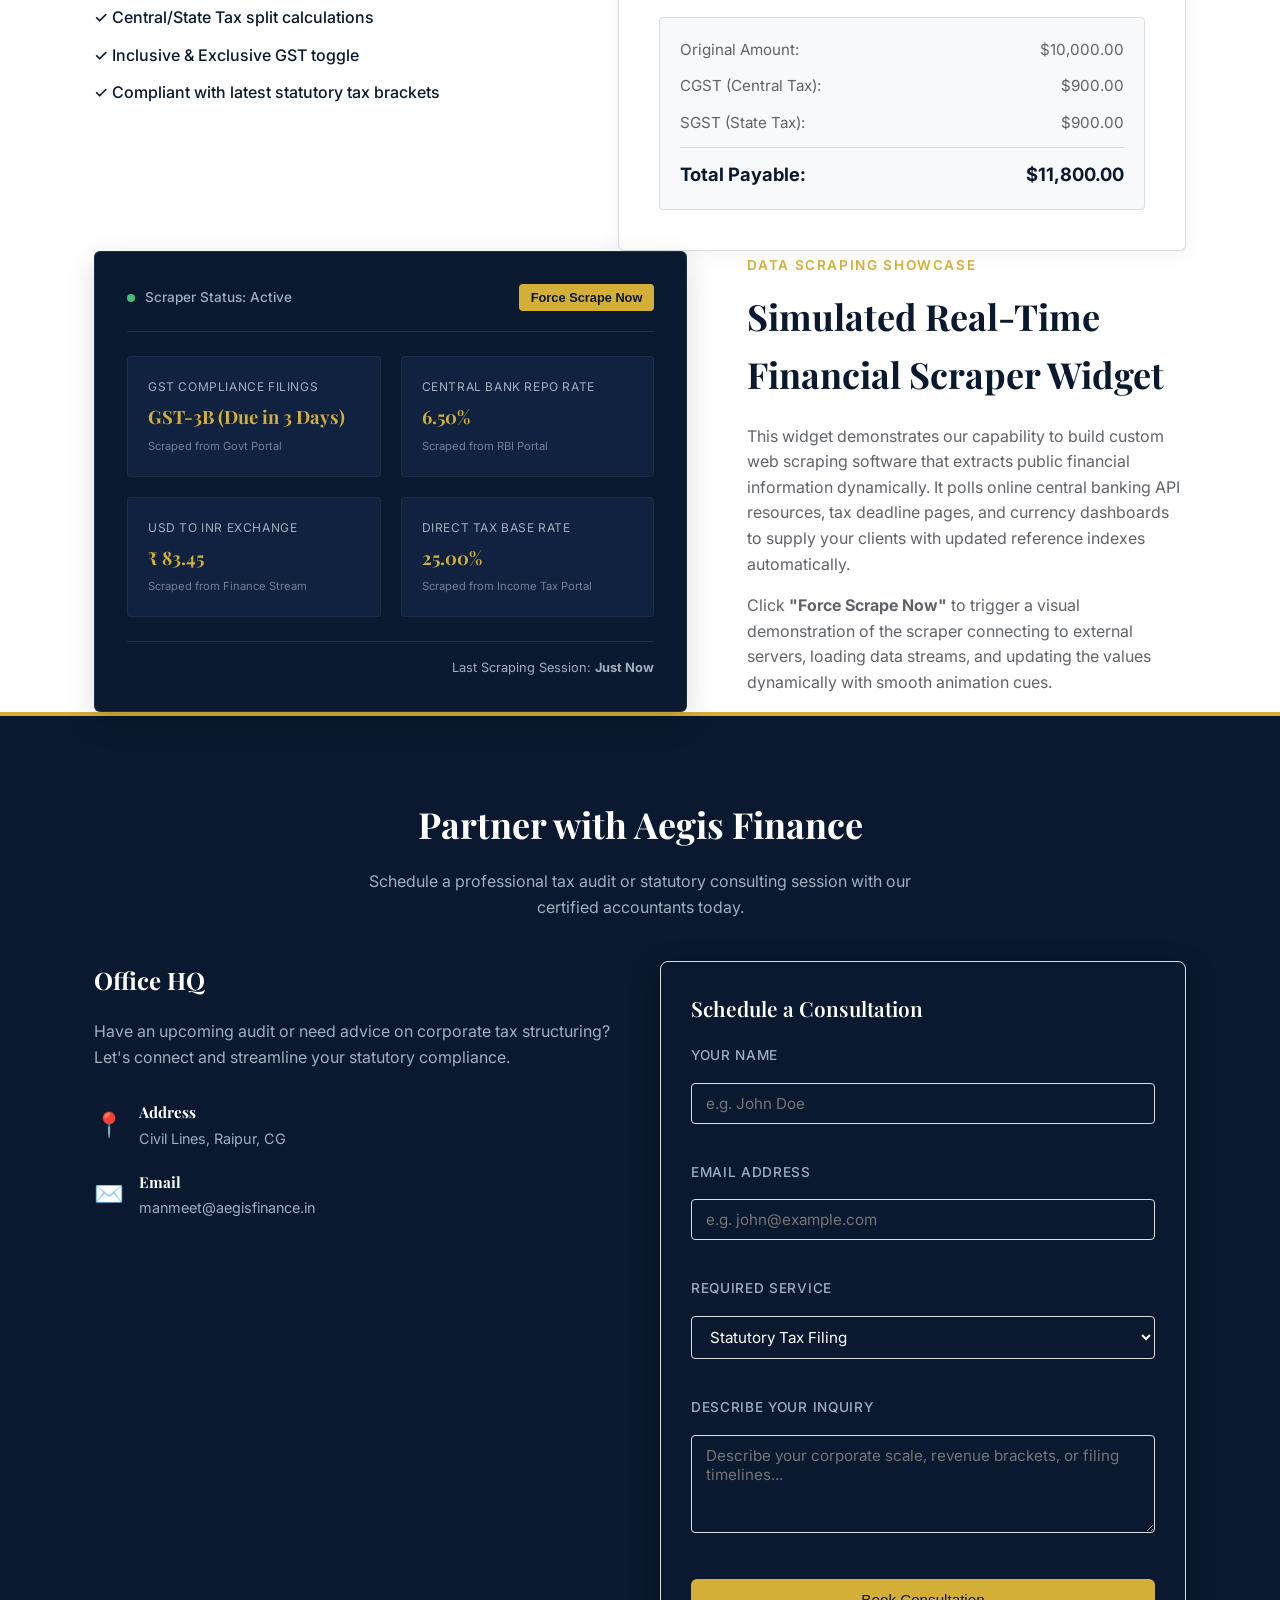
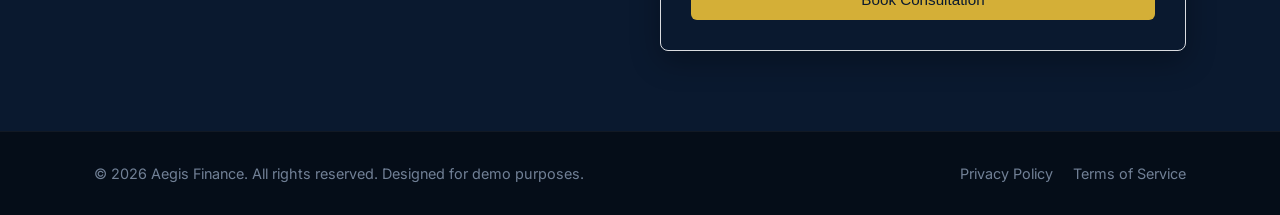
==== commit 77b52a84: "updated placeholders" ====
--- a/templates/ca-firm/index.html
+++ b/templates/ca-firm/index.html
@@ -244,11 +244,11 @@
                     <form id="inquiry-form">
                         <div class="form-group">
                             <label for="name">Your Name</label>
-                            <input type="text" id="name" required placeholder="e.g. Mridul Chandrawanshi">
+                            <input type="text" id="name" required placeholder="e.g. John Doe">
                         </div>
                         <div class="form-group">
                             <label for="email">Email Address</label>
-                            <input type="email" id="email" required placeholder="e.g. name@domain.com">
+                            <input type="email" id="email" required placeholder="e.g. john@example.com">
                         </div>
                         <div class="form-group">
                             <label for="service-type">Required Service</label>
